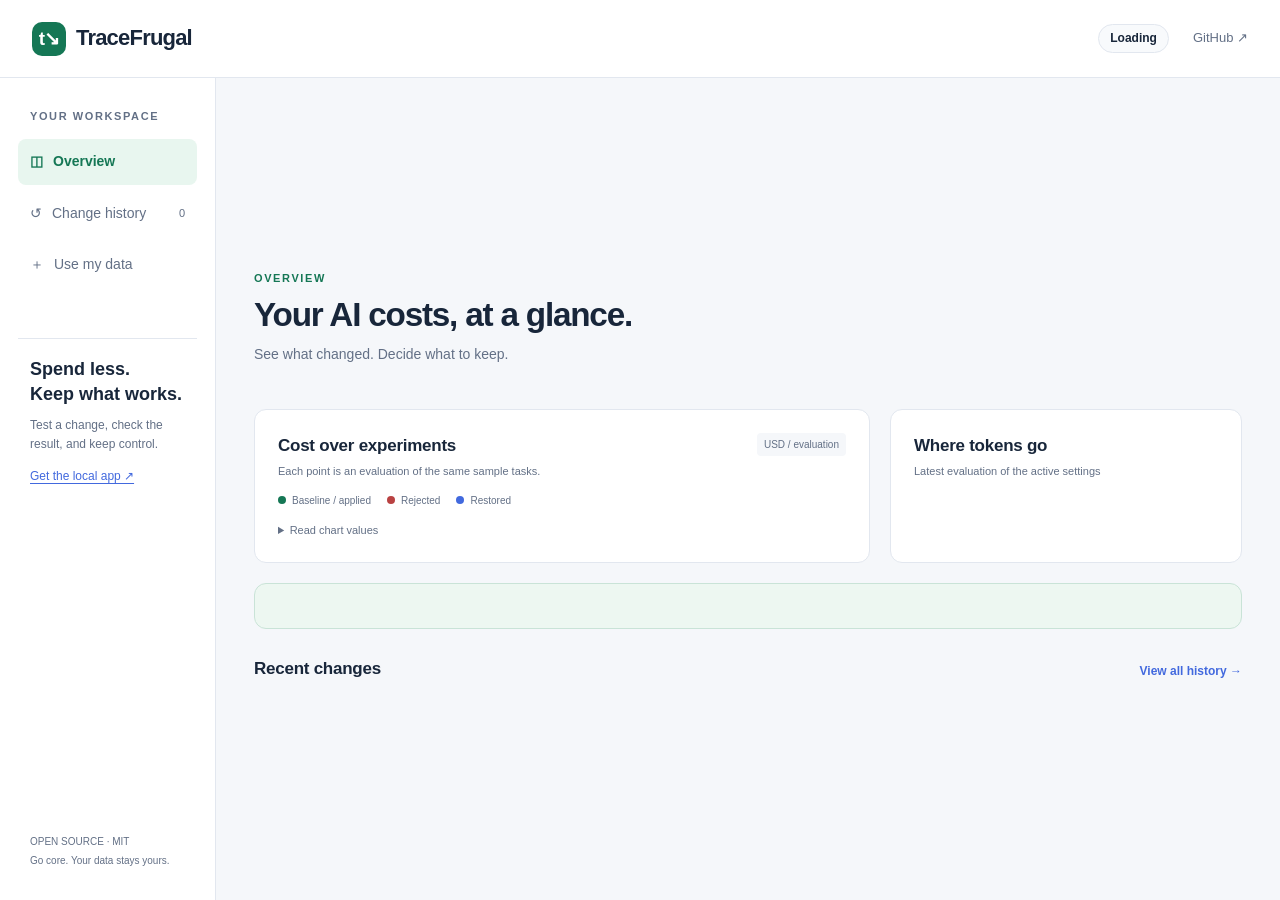
==== internal/webui/index.html @ f1a4ed31 "Add visual dashboard with interactive optimization and rollback" ====
<!doctype html>
<html lang="en">
<head>
  <meta charset="utf-8">
  <meta name="viewport" content="width=device-width,initial-scale=1">
  <meta name="description" content="See AI token costs, try an optimization, and undo a change. A visual, local-first dashboard with an interactive demo.">
  <meta name="theme-color" content="#f5f7fa">
  <title>TraceFrugal — Your AI cost cockpit</title>
  <link rel="icon" href="favicon.svg" type="image/svg+xml">
  <link rel="stylesheet" href="dashboard.css">
  <script id="bootstrap" type="application/json">{{.}}</script>
  <script src="dashboard.js" defer></script>
</head>
<body>
<a class="skip" href="#main">Skip to dashboard</a>
<header class="topbar">
  <a class="brand" href="./"><span class="logo" aria-hidden="true">t↘</span>TraceFrugal</a>
  <div class="top-actions"><span id="source-badge" class="pill">Loading</span><a href="https://github.com/niceysam/tracefrugal" target="_blank" rel="noreferrer">GitHub ↗</a></div>
</header>
<div class="layout">
  <aside class="sidebar">
    <p class="nav-label">YOUR WORKSPACE</p>
    <nav aria-label="Dashboard">
      <button data-view="overview" aria-current="page"><span aria-hidden="true">◫</span> Overview</button>
      <button data-view="history"><span aria-hidden="true">↺</span> Change history <span id="history-count" class="count">0</span></button>
      <button data-view="connect"><span aria-hidden="true">＋</span> Use my data</button>
    </nav>
    <div class="sidebar-note"><strong>Spend less.<br>Keep what works.</strong><p>Test a change, check the result, and keep control.</p><a href="https://github.com/niceysam/tracefrugal/releases/latest" target="_blank" rel="noreferrer">Get the local app ↗</a></div>
    <div class="sidebar-foot">OPEN SOURCE · MIT<br>Go core. Your data stays yours.</div>
  </aside>
  <main id="main" tabindex="-1">
    <div id="notice" class="notice" role="status" aria-live="polite"></div>
    <section id="overview" class="view">
      <div class="page-heading"><div><p class="eyebrow">OVERVIEW</p><h1>Your AI costs, at a glance.</h1><p id="subtitle">See what changed. Decide what to keep.</p></div><div id="quick-action"></div></div>
      <div id="demo-banner" class="demo-banner" hidden><span><strong>Interactive demo</strong> · Sample data. No account or installation needed.</span><button id="reset" class="text-button">Reset demo ↺</button></div>
      <div id="metrics" class="metrics"></div>
      <div class="chart-grid">
        <article class="panel trend-panel">
          <div class="panel-heading"><div><h2 id="trend-title">Cost over experiments</h2><p id="trend-caption">Each point is an evaluation of the same sample tasks.</p></div><span class="unit">USD / evaluation</span></div>
          <div id="trend" class="chart"></div>
          <div id="trend-legend" class="legend"><span><i class="dot green"></i>Baseline / applied</span><span><i class="dot red"></i>Rejected</span><span><i class="dot blue"></i>Restored</span></div>
          <details class="chart-data"><summary>Read chart values</summary><div id="chart-table" class="table-wrap"></div></details>
        </article>
        <article class="panel token-panel">
          <div class="panel-heading"><div><h2>Where tokens go</h2><p id="token-caption">Latest evaluation of the active settings</p></div></div>
          <div id="tokens"></div>
        </article>
      </div>
      <article id="next-action" class="action-card"></article>
      <div class="section-heading"><h2>Recent changes</h2><button class="text-button" data-view="history">View all history →</button></div>
      <div id="recent"></div>
      <p class="footnote" id="scope-note"></p>
    </section>
    <section id="history" class="view" hidden>
      <div class="page-heading"><div><p class="eyebrow">CHANGE HISTORY</p><h1>Every decision has a trail.</h1><p>Applied changes, rejected trials, and rollbacks stay in one place.</p></div></div>
      <div id="history-summary"></div>
      <div id="history-list"></div>
    </section>
    <section id="connect" class="view" hidden>
      <div class="page-heading"><div><p class="eyebrow">USE MY DATA</p><h1>Start with what you have.</h1><p>Choose a file to explore, or connect an application for ongoing use.</p></div></div>
      <div class="connect-grid">
        <article class="panel">
          <span class="step">01 · NO INSTALLATION</span><h2>Open a usage report</h2>
          <p>Already have a TraceFrugal JSON report? Open it here to see your costs and token breakdown. The file is read in your browser and is never uploaded.</p>
          <label class="upload" for="report-file"><span aria-hidden="true">↥</span><strong>Choose a report</strong><small>TraceFrugal report JSON · up to 4 MB</small></label>
          <input id="report-file" type="file" accept=".json,application/json">
          <p id="import-message" role="status"></p>
          <details><summary>How do I make this report?</summary><p>With recorded usage and your model prices:</p><pre>tracefrugal report --trace run.jsonl --prices prices.json --format json &gt; report.json</pre><p>Export a report, not raw prompts or API credentials.</p><a href="https://github.com/niceysam/tracefrugal/blob/main/docs/live-dashboard.md">Set up usage recording →</a></details>
        </article>
        <article class="panel">
          <span class="step">02 · ONGOING USE</span><h2>Connect an AI application</h2>
          <p>Record the usage returned by your API. The local app refreshes the dashboard as requests arrive.</p>
          <div class="providers" role="group" aria-label="Choose a source"><button class="provider" data-provider="openai" aria-pressed="true">OpenAI</button><button class="provider" data-provider="anthropic" aria-pressed="false">Anthropic</button><button class="provider" data-provider="other" aria-pressed="false">Other / CLI</button></div>
          <div id="provider-guide"></div>
          <a class="primary link-button" href="https://github.com/niceysam/tracefrugal/blob/main/docs/live-dashboard.md" target="_blank" rel="noreferrer">Open the connection guide ↗</a>
        </article>
      </div>
      <article class="panel connect-footer"><h2>Want automatic optimization?</h2><p>Connect a task evaluator and have your application read the managed settings. TraceFrugal tests a candidate, checks cost per successful task, and only applies it if the configured checks pass. The dashboard shows results and offers rollback. A browser report alone cannot change your application.</p><a href="https://github.com/niceysam/tracefrugal/blob/main/docs/experiments.md" target="_blank" rel="noreferrer">Set up automatic trials and hourly evaluations →</a></article>
    </section>
    <noscript>This dashboard needs JavaScript. Offline HTML reports are available from the TraceFrugal CLI.</noscript>
  </main>
</div>
<dialog id="undo-dialog">
  <form method="dialog"><button class="close" aria-label="Close">×</button></form>
  <span class="step">YOU ARE IN CONTROL</span><h2>Restore the previous settings?</h2><p id="undo-description"></p><p>Future experiments pause. Recorded usage, costs, and history are kept.</p>
  <div class="dialog-actions"><button id="cancel-undo" class="secondary">Keep current settings</button><button id="confirm-undo" class="primary">Restore &amp; pause</button></div>
</dialog>
</body></html>
---- internal/webui/dashboard.css ----
:root{--bg:#f5f7fa;--surface:#fff;--ink:#18263a;--muted:#637086;--border:#e2e7ef;--green:#157755;--green-light:#e8f6ef;--blue:#4269de;--red:#b94242;--orange:#a86711}
*{box-sizing:border-box}body{margin:0;background:var(--bg);color:var(--ink);font:15px/1.55 -apple-system,BlinkMacSystemFont,"Segoe UI",sans-serif}button,a,input{font:inherit}button{cursor:pointer}a{color:var(--blue);text-underline-offset:3px}button:disabled{cursor:wait;opacity:.55}button:focus-visible,a:focus-visible,input:focus-visible,summary:focus-visible{outline:3px solid var(--blue);outline-offset:4px}button{transition:background .15s}button:hover{filter:brightness(.96)}[hidden]{display:none!important}.skip{position:absolute;left:-9999px}.skip:focus{left:12px;top:12px;background:white;padding:12px;z-index:9}
.topbar{height:78px;background:white;border-bottom:1px solid var(--border);display:flex;justify-content:space-between;align-items:center;padding:0 32px;gap:16px}.brand{display:flex;align-items:center;gap:10px;text-decoration:none;font-weight:750;font-size:22px;letter-spacing:-.8px;color:var(--ink)}.logo{width:34px;height:34px;border-radius:10px;background:var(--green);color:white;display:grid;place-items:center;font-size:19px}.top-actions{display:flex;align-items:center;gap:24px;font-size:13px}.top-actions a{text-decoration:none;color:var(--muted)}.pill{display:inline-flex;border:1px solid var(--border);background:#f8fafc;border-radius:20px;padding:4px 11px;font-size:12px;font-weight:600}.pill.demo{color:var(--orange);background:#fff8e8;border-color:#f4e5bf}
.layout{display:grid;grid-template-columns:216px minmax(0,1fr);max-width:1720px;margin:auto;min-height:calc(100vh - 78px)}.sidebar{background:white;border-right:1px solid var(--border);padding:30px 18px;display:flex;flex-direction:column}.nav-label,.eyebrow,.step{font-size:11px;font-weight:750;letter-spacing:1.6px;color:var(--muted)}.nav-label{padding:0 12px;margin:0 0 14px}.sidebar nav{display:grid;gap:6px}.sidebar nav button{display:flex;gap:10px;align-items:center;border:0;background:transparent;padding:12px;border-radius:8px;color:var(--muted);text-align:left;font-size:14px;white-space:nowrap}.sidebar nav button[aria-current=page]{background:var(--green-light);color:var(--green);font-weight:650}.count{margin-left:auto;font-size:11px}.sidebar-note{margin-top:50px;padding:18px 12px;border-top:1px solid var(--border)}.sidebar-note strong{font-size:18px;line-height:1.4}.sidebar-note p,.sidebar-note a{font-size:12px}.sidebar-note p,.sidebar-foot{color:var(--muted)}.sidebar-foot{margin-top:auto;padding:60px 12px 0;font-size:10px;line-height:1.9}
main{padding:34px 38px 36px;min-width:0;max-width:1400px;width:100%;margin:auto}.page-heading{display:flex;justify-content:space-between;align-items:center;gap:20px;margin-bottom:23px}.eyebrow{margin:0 0 8px;color:var(--green)}h1{font-size:clamp(26px,2.6vw,37px);letter-spacing:-1.2px;line-height:1.18;margin:0}h2{font-size:17px;letter-spacing:-.25px;margin:0 0 4px}p{margin:9px 0;color:var(--muted)}.page-heading p:not(.eyebrow){font-size:14px;margin:10px 0 0}.secondary,.primary{border:1px solid var(--border);background:white;padding:11px 17px;border-radius:8px;color:var(--ink);font-size:13px;font-weight:650;white-space:nowrap}.primary{background:var(--green);border-color:var(--green);color:white}.text-button{border:0;background:transparent;color:var(--blue);font-weight:600;font-size:12px;padding:6px 0}.link-button{display:inline-flex;text-decoration:none;margin-top:16px}.demo-banner{display:flex;justify-content:space-between;align-items:center;background:#fff8e8;border:1px solid #efe0ba;color:#805f1d;padding:10px 15px;border-radius:9px;margin-bottom:20px;font-size:12px;gap:12px}.demo-banner .text-button{color:#805f1d;white-space:nowrap}.notice:empty{display:none}.notice{background:#eaf2ff;border:1px solid #ccdcfa;color:#264578;padding:13px 17px;border-radius:9px;font-size:14px;margin-bottom:20px}.notice.error{background:#fff1f1;border-color:#edc3c3;color:#943b3b}
.metrics{display:grid;grid-template-columns:repeat(4,minmax(0,1fr));gap:15px;margin-bottom:20px}.metric{background:white;border:1px solid var(--border);padding:19px 21px;border-radius:12px}.metric-label{color:var(--muted);font-size:12px;display:flex;align-items:center;gap:6px}.metric strong{font-size:30px;letter-spacing:-1px;font-weight:700;display:block;line-height:1.3;margin:8px 0}.metric small{font-size:11px;color:var(--muted);display:block}.metric .good{color:var(--green)}.chart-grid{display:grid;grid-template-columns:1.75fr 1fr;gap:20px}.panel{background:white;border:1px solid var(--border);border-radius:12px;padding:23px;min-width:0}.panel-heading{display:flex;justify-content:space-between;gap:10px;align-items:start}.panel-heading p{font-size:11px;margin:3px 0 0}.unit{font-size:10px;white-space:nowrap;color:var(--muted);background:var(--bg);padding:4px 7px;border-radius:4px}.chart{margin:13px -5px 0}.chart svg{display:block;width:100%;height:auto;min-height:180px;overflow:visible}.chart svg text{font:11px system-ui;fill:var(--muted)}.chart svg .grid{stroke:#e9edf3;stroke-width:1}.chart svg .line{stroke:var(--green);stroke-width:3;fill:none;stroke-linejoin:round}.chart svg .point{stroke:white;stroke-width:3}.chart svg .point-label{fill:var(--ink);font-size:11px;font-weight:650}.legend{display:flex;flex-wrap:wrap;gap:16px;font-size:10px;color:var(--muted);margin:8px 0 0}.dot{display:inline-block;width:8px;height:8px;border-radius:50%;margin-right:6px}.green{background:var(--green)}.blue{background:var(--blue)}.red{background:var(--red)}.chart-data{font-size:11px;margin-top:13px}.chart-data summary{color:var(--muted)}summary{cursor:pointer}.table-wrap{overflow:auto}table{width:100%;border-collapse:collapse;font-size:12px}td,th{text-align:left;padding:9px;border-bottom:1px solid var(--border)}.donut-wrap{display:flex;align-items:center;justify-content:center;gap:15px;margin:19px 0}.donut{width:142px;height:142px;transform:rotate(-90deg);flex-shrink:0}.token-total strong{display:block;font-size:27px;letter-spacing:-1px}.token-total small{font-size:11px;color:var(--muted)}.token-row{display:flex;justify-content:space-between;padding:6px 0;font-size:12px}.token-row>span:first-child{color:var(--muted)}.token-row strong{font-weight:650}.token-note{font-size:10px;margin-top:10px;line-height:1.5}
.action-card{display:flex;justify-content:space-between;align-items:center;gap:24px;border:1px solid #c9e3d7;background:#edf7f1;padding:22px 24px;border-radius:12px;margin-top:20px}.action-copy{display:flex;gap:16px;align-items:start}.action-icon{background:white;color:var(--green);width:38px;height:38px;border-radius:10px;display:grid;place-items:center;font-size:22px;flex-shrink:0}.action-card h2{font-size:18px}.action-card p{max-width:620px;font-size:12px;margin:5px 0 0}.action-buttons{display:flex;gap:9px;flex-shrink:0;align-items:center;flex-wrap:wrap}.section-heading{display:flex;justify-content:space-between;align-items:center;margin:27px 0 12px}.history-row{display:flex;align-items:center;gap:15px;background:white;border:1px solid var(--border);border-radius:9px;padding:14px 18px;margin-bottom:8px}.event-icon{display:grid;place-items:center;width:32px;height:32px;flex-shrink:0;border-radius:50%;color:var(--green);background:var(--green-light);font-weight:700}.event-icon.rejected,.event-icon.error{color:var(--red);background:#fff0f0}.event-icon.rolled_back,.event-icon.resumed{color:var(--blue);background:#edf2ff}.event-body{flex:1;min-width:0}.event-body strong{font-size:13px;font-weight:650}.event-body p{font-size:11px;margin:1px 0 0}.event-cost{font-size:13px;white-space:nowrap;text-align:right}.event-cost small{font-size:10px;color:var(--muted);display:block}.event-badge{font-size:10px;color:var(--muted)}.footnote{font-size:10px;line-height:1.7;margin-top:20px;max-width:980px}.history-detail{margin-bottom:13px;background:white;border:1px solid var(--border);border-radius:10px;padding:18px 22px}.history-detail .history-row{border:0;padding:0;margin:0}.history-detail details{margin:14px 0 0;font-size:12px;color:var(--muted)}.history-detail pre{white-space:pre-wrap;overflow-wrap:anywhere}.history-detail a{font-size:12px}.history-summary{font-size:14px;padding:15px 0 25px;color:var(--muted)}.empty{padding:35px 16px;text-align:center;color:var(--muted);font-size:13px}
.connect-grid{display:grid;grid-template-columns:1fr 1fr;gap:20px}.connect-grid h2{font-size:23px;margin:13px 0}.connect-grid p,.connect-footer p{font-size:13px}.upload{display:flex;flex-direction:column;align-items:center;justify-content:center;border:2px dashed #cbd5e1;background:#f8fafc;border-radius:10px;padding:24px 12px;margin:22px 0 12px;cursor:pointer}.upload>span{font-size:28px;color:var(--green)}.upload strong{font-size:14px}.upload small{font-size:11px;color:var(--muted)}#report-file{max-width:100%;font-size:12px}.connect-grid details{margin-top:20px;font-size:12px}.connect-grid pre{padding:15px;background:var(--bg);border-radius:6px;white-space:pre-wrap;overflow-wrap:anywhere;font-size:11px}.providers{display:flex;gap:6px;margin:22px 0 16px;flex-wrap:wrap}.provider{padding:8px 12px;border:1px solid var(--border);background:white;color:var(--muted);border-radius:7px;font-size:12px}.provider[aria-pressed=true]{background:var(--green-light);color:var(--green);border-color:#b9d9c9}.connect-footer{margin-top:20px}.connect-footer a{font-size:13px}dialog{border:1px solid var(--border);border-radius:14px;padding:30px;max-width:490px;width:calc(100% - 32px);color:var(--ink);box-shadow:0 20px 80px #10203a33}dialog::backdrop{background:#14223866}dialog h2{font-size:24px;margin-top:10px}dialog p{font-size:14px}.close{float:right;border:0;background:transparent;font-size:24px;color:var(--muted)}.dialog-actions{display:flex;gap:10px;justify-content:end;margin-top:25px}
@media(min-width:1500px){main{padding-top:44px}.chart svg{max-height:300px}.metric strong{font-size:36px}}
@media(max-width:1100px){main{padding:26px 24px}.layout{grid-template-columns:180px minmax(0,1fr)}.sidebar{padding:25px 10px}.metric{padding:16px}.metric strong{font-size:25px}.chart-grid{grid-template-columns:1.5fr 1fr}.panel{padding:19px}.action-card{flex-wrap:wrap}.donut{width:110px;height:110px}.donut-wrap{gap:10px}.token-total strong{font-size:23px}}
@media(max-width:820px){.layout{display:block}.sidebar{padding:8px 16px;border-right:0;border-bottom:1px solid var(--border)}.sidebar nav{display:flex;justify-content:space-between}.sidebar nav button{padding:8px;font-size:12px}.sidebar-note,.sidebar-foot,.nav-label{display:none}.topbar{height:65px;padding:0 20px}.brand{font-size:20px}.top-actions{gap:12px}.metrics{grid-template-columns:repeat(2,1fr)}.chart-grid{grid-template-columns:1fr 1fr}.panel-heading{flex-wrap:wrap}.chart svg{min-height:170px}.connect-grid{grid-template-columns:1fr}}
@media(max-width:580px){main{padding:23px 16px}.topbar{padding:0 16px}.top-actions a{font-size:11px}.pill{font-size:10px;padding:3px 8px}.page-heading{align-items:start}.page-heading>.secondary{display:none}h1{font-size:28px}.demo-banner{align-items:start;font-size:11px}.metrics{gap:10px}.metric{padding:15px}.metric strong{font-size:27px}.chart-grid{grid-template-columns:1fr;gap:14px}.panel{padding:19px}.chart svg{min-height:190px}.donut{width:130px;height:130px}.donut-wrap{justify-content:start;margin:12px 0;gap:30px}.token-panel #tokens{max-width:360px;margin:auto}.action-card{padding:19px;gap:16px}.action-icon{display:none}.action-buttons{width:100%}.action-buttons button{flex:1}.history-row{gap:10px;padding:12px}.event-body strong{font-size:12px}.event-cost{font-size:11px}.event-badge{display:none}.dialog-actions{flex-direction:column-reverse}.sidebar nav button{gap:5px}.count{margin-left:0}}
@media(prefers-reduced-motion:reduce){*{transition:none!important}}
@media(max-width:580px){.page-heading{flex-wrap:wrap}#quick-action{width:100%}#quick-action button{width:100%}.chart{overflow-x:auto}.chart svg{min-width:320px}}
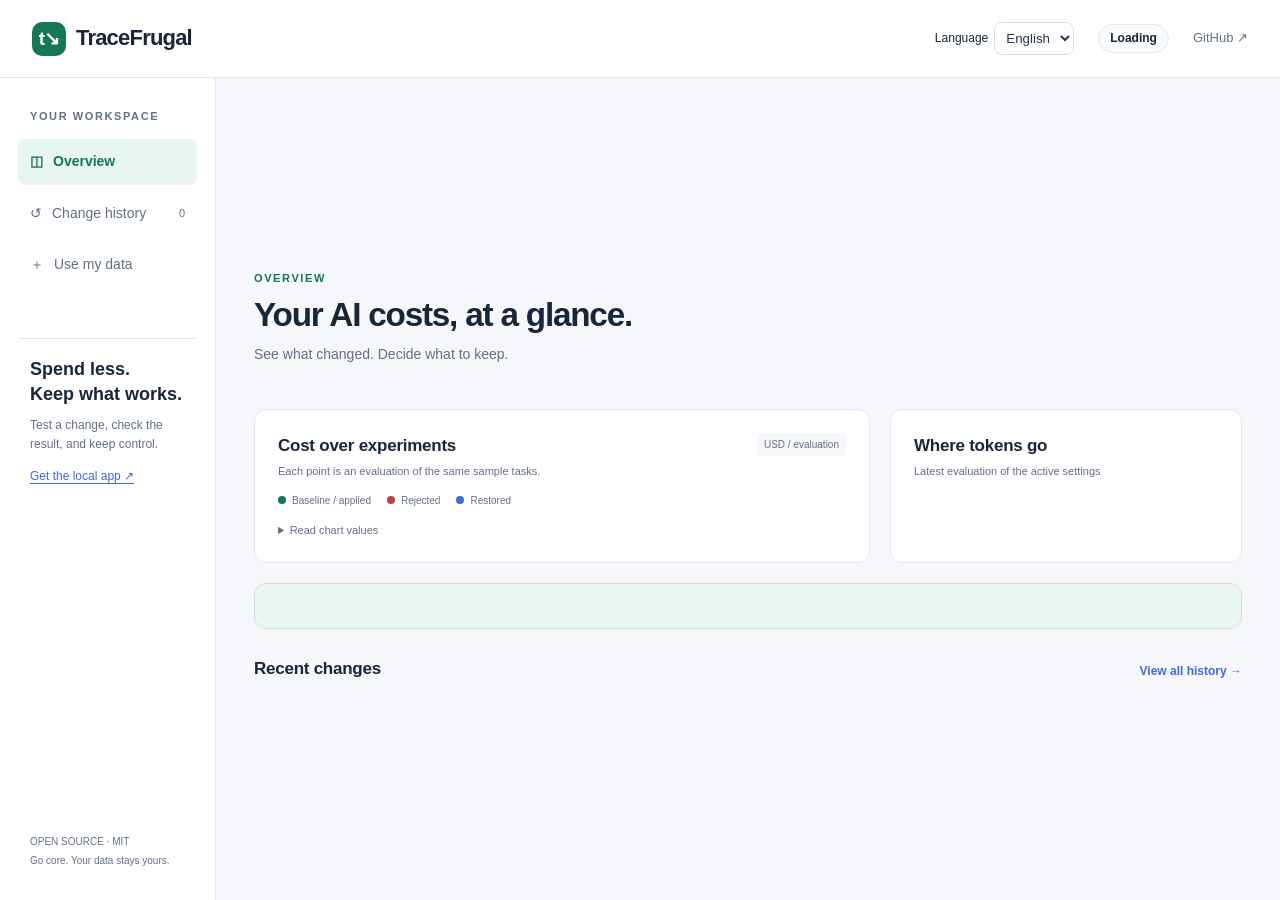
==== commit 73200b25: "Add bilingual session inspection and transparent token cost breakdowns" ====
--- a/internal/webui/index.html
+++ b/internal/webui/index.html
@@ -9,13 +9,14 @@
   <link rel="icon" href="favicon.svg" type="image/svg+xml">
   <link rel="stylesheet" href="dashboard.css">
   <script id="bootstrap" type="application/json">{{.}}</script>
+  <script src="i18n-ko.js" defer></script><script src="i18n.js" defer></script>
   <script src="dashboard.js" defer></script>
 </head>
 <body>
 <a class="skip" href="#main">Skip to dashboard</a>
 <header class="topbar">
   <a class="brand" href="./"><span class="logo" aria-hidden="true">t↘</span>TraceFrugal</a>
-  <div class="top-actions"><span id="source-badge" class="pill">Loading</span><a href="https://github.com/niceysam/tracefrugal" target="_blank" rel="noreferrer">GitHub ↗</a></div>
+  <div class="top-actions"><label class="language-picker"><span>Language</span><select data-language aria-label="Language"><option value="en" data-no-i18n>English</option><option value="ko" data-no-i18n>한국어</option></select></label><span id="source-badge" class="pill">Loading</span><a href="https://github.com/niceysam/tracefrugal" target="_blank" rel="noreferrer">GitHub ↗</a></div>
 </header>
 <div class="layout">
   <aside class="sidebar">
--- a/internal/webui/dashboard.css
+++ b/internal/webui/dashboard.css
@@ -12,3 +12,23 @@
 @media(max-width:580px){main{padding:23px 16px}.topbar{padding:0 16px}.top-actions a{font-size:11px}.pill{font-size:10px;padding:3px 8px}.page-heading{align-items:start}.page-heading>.secondary{display:none}h1{font-size:28px}.demo-banner{align-items:start;font-size:11px}.metrics{gap:10px}.metric{padding:15px}.metric strong{font-size:27px}.chart-grid{grid-template-columns:1fr;gap:14px}.panel{padding:19px}.chart svg{min-height:190px}.donut{width:130px;height:130px}.donut-wrap{justify-content:start;margin:12px 0;gap:30px}.token-panel #tokens{max-width:360px;margin:auto}.action-card{padding:19px;gap:16px}.action-icon{display:none}.action-buttons{width:100%}.action-buttons button{flex:1}.history-row{gap:10px;padding:12px}.event-body strong{font-size:12px}.event-cost{font-size:11px}.event-badge{display:none}.dialog-actions{flex-direction:column-reverse}.sidebar nav button{gap:5px}.count{margin-left:0}}
 @media(prefers-reduced-motion:reduce){*{transition:none!important}}
 @media(max-width:580px){.page-heading{flex-wrap:wrap}#quick-action{width:100%}#quick-action button{width:100%}.chart{overflow-x:auto}.chart svg{min-width:320px}}
+/* Shared language control and aggregate inspection; no external fonts. */
+.language-picker{display:flex;align-items:center;gap:6px;font-size:12px}
+.language-picker select{max-width:110px;padding:7px;border:1px solid #d8dfe9;border-radius:8px;background:#fff;color:#243550}
+.session-search{display:flex;align-items:center;gap:12px;flex-wrap:wrap;margin:12px 0}
+.session-search input,.alias-form input{border:1px solid #cbd5e1;border-radius:8px;padding:10px 12px;min-width:200px;font:inherit;max-width:100%}
+.session-search input{flex:1}
+.alias-form{display:flex;align-items:center;gap:10px;flex-wrap:wrap;margin-top:16px}
+.alias-form input{width:320px}
+.inspector-stats{display:grid;grid-template-columns:repeat(5,minmax(0,1fr));gap:12px;margin:22px 0}
+.inspector-stats>div{background:#f4f7fb;padding:14px;border-radius:10px;display:flex;flex-direction:column;gap:8px;font-size:12px}
+.inspector-stats strong{font-size:20px}
+.price-group{border-top:1px solid #e4e9f0;margin:20px 0;padding-top:12px}
+#session-inspector code{overflow-wrap:anywhere}
+#session-inspector select{max-width:100%;padding:10px;margin:10px}
+html[lang=ko] body{word-break:keep-all;overflow-wrap:anywhere}
+@media(max-width:760px){.language-picker>span{display:none}.inspector-stats{grid-template-columns:repeat(2,minmax(0,1fr))}.alias-form input{width:100%}.top-actions{flex-wrap:wrap}}
+.input-flow{display:flex;gap:14px;align-items:center;margin:18px 0}
+.input-flow>div{flex:1;padding:16px;background:#f3f6fb;border-radius:10px}
+.input-flow p{font-size:13px}
+@media(max-width:760px){.input-flow{flex-direction:column}.input-flow>span{transform:rotate(90deg)}}
